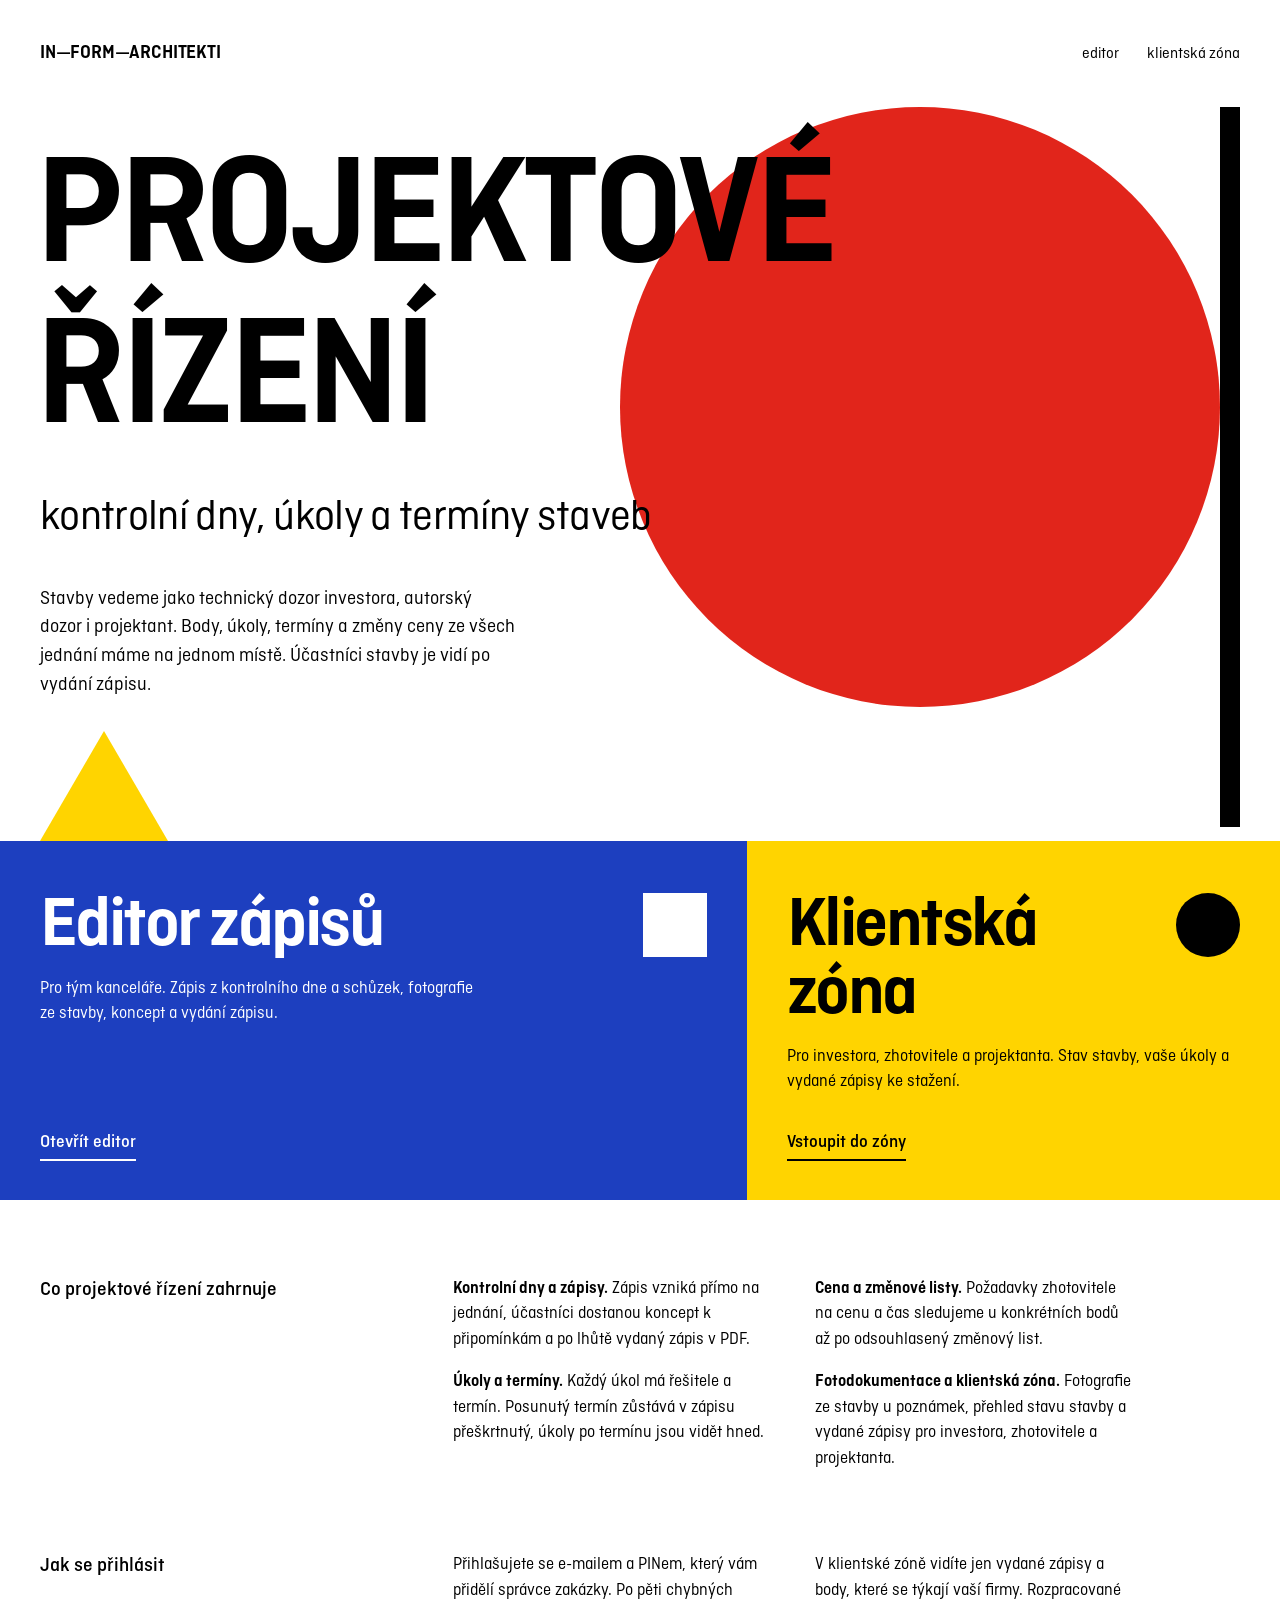
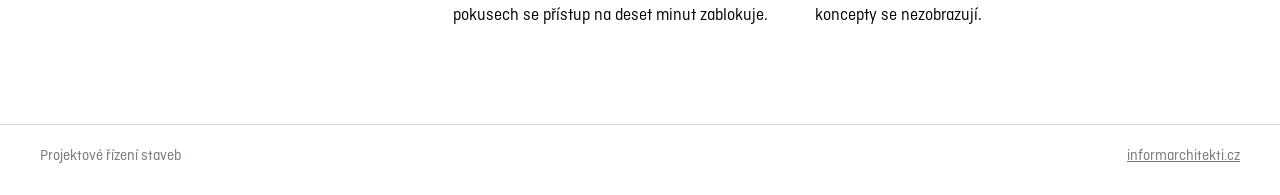
==== projektove-rizeni/index.html @ edf718f6 "Projektove rizeni: stranka na /projektove-rizeni/ s SEO a adresou aplikace - rozcestnik prejmenovan " ====
<!DOCTYPE html>
<html lang="cs">
<head>
<meta charset="utf-8">
<meta name="viewport" content="width=device-width, initial-scale=1">
<title>Projektové řízení staveb | IN—FORM—ARCHITEKTI</title>
<meta name="description" content="Projektové řízení a project management staveb od IN—FORM—ARCHITEKTI: kontrolní dny, zápisy, úkoly, termíny, změnové listy a klientská zóna pro investora.">
<link rel="canonical" href="https://informarchitekti.cz/projektove-rizeni/">
<meta property="og:type" content="website">
<meta property="og:title" content="Projektové řízení staveb | IN—FORM—ARCHITEKTI">
<meta property="og:description" content="Kontrolní dny, úkoly, termíny a změny ceny stavby přehledně na jednom místě – pro investora, zhotovitele i projektanta.">
<meta property="og:url" content="https://informarchitekti.cz/projektove-rizeni/">
<meta property="og:locale" content="cs_CZ">
<link rel="icon" href="../favicon.svg">
<link rel="stylesheet" href="../fonty/fonty.css">
<script type="application/ld+json">
{"@context":"https://schema.org","@type":"Service","name":"Projektové řízení staveb",
 "alternateName":["Project management staveb","Projektový management"],
 "serviceType":"Projektové řízení stavby",
 "description":"Řízení staveb za investora: kontrolní dny a zápisy, úkoly a termíny účastníků, sledování ceny a změnových listů, fotodokumentace a klientská zóna.",
 "provider":{"@type":"Organization","name":"IN—FORM—ARCHITEKTI","url":"https://informarchitekti.cz/"},
 "areaServed":"CZ","url":"https://informarchitekti.cz/projektove-rizeni/"}
</script>
<style>
:root{
  --papir:#FFFFFF; --cerna:#000000; --cervena:#E1251B; --modra:#1D3FBF; --zluta:#FFD400; --seda:#77756F; --linka:#D9D8D3;
  --g:clamp(16px,3.2vw,40px);
}
*{box-sizing:border-box}
html,body{margin:0;background:var(--papir);color:var(--cerna);overflow-x:hidden}
body{font-family:'Ciutadella',system-ui,sans-serif;font-weight:400;font-size:17px;line-height:1.5;-webkit-font-smoothing:antialiased;font-kerning:normal}
a{color:inherit}
a:focus-visible{outline:3px solid var(--cerna);outline-offset:4px}

/* ---- horni lista ---- */
.lista{display:flex;justify-content:space-between;align-items:baseline;padding:var(--g) var(--g) 0;gap:16px}
.znacka{font-weight:600;font-size:19px;letter-spacing:-.01em;text-decoration:none}
.lista nav{display:flex;gap:28px;font-size:16px}
.lista nav a{text-decoration:none;border-bottom:2px solid transparent}
.lista nav a:hover{border-bottom-color:var(--cerna)}

/* ---- kompozice: jediny vyrazny prvek stranky ---- */
.kompozice{position:relative;overflow:hidden;display:grid;grid-template-columns:repeat(12,minmax(0,1fr));column-gap:var(--g);
  padding:clamp(28px,6vw,72px) var(--g) 0;min-height:min(78vh,760px)}
.kruh{position:absolute;z-index:0;right:calc(var(--g) * 1.5);top:clamp(10px,3vw,40px);
  width:min(52vw,600px);aspect-ratio:1;border-radius:50%;background:var(--cervena)}
.sloup{position:absolute;z-index:1;right:var(--g);top:clamp(10px,3vw,40px);width:clamp(14px,1.6vw,22px);height:min(64vw,720px);background:var(--cerna)}
.trojuhelnik{position:absolute;z-index:1;left:var(--g);bottom:0;width:0;height:0;
  border-left:clamp(36px,5vw,64px) solid transparent;border-right:clamp(36px,5vw,64px) solid transparent;border-bottom:clamp(62px,8.6vw,110px) solid var(--zluta)}
.titul{position:relative;z-index:2;grid-column:1 / span 11;margin:0;align-self:start}
.titul .velky{display:block;font-weight:600;font-size:clamp(50px,12.4vw,190px);line-height:1.02;letter-spacing:-.035em;margin-left:-.03em}
.titul .slova{display:block;font-weight:400;font-size:clamp(24px,3.4vw,48px);line-height:1.08;letter-spacing:-.015em;margin-top:clamp(16px,2.4vw,32px);max-width:16em}
.popis{position:relative;z-index:2;grid-column:1 / span 5;margin:clamp(24px,3.4vw,44px) 0 clamp(96px,11vw,150px);font-size:clamp(17px,1.5vw,20px);max-width:30em}

/* ---- dva vstupy ---- */
.vstupy{display:grid;grid-template-columns:7fr 5fr}
.vstup{position:relative;display:block;text-decoration:none;padding:clamp(28px,4vw,52px) var(--g) clamp(32px,4.4vw,60px);min-height:clamp(240px,28vw,360px)}
.vstup.tym{background:var(--modra);color:#fff}
.vstup.zona{background:var(--zluta);color:var(--cerna)}
.vstup h2{max-width:calc(100% - clamp(56px,7vw,96px));margin:0;font-weight:600;font-size:clamp(40px,5.6vw,80px);line-height:.95;letter-spacing:-.035em}
.vstup p{margin:16px 0 0;max-width:26em;font-size:17px}
.vstup .akce{position:absolute;left:var(--g);bottom:clamp(24px,3vw,40px);font-weight:500;font-size:18px;
  padding-bottom:3px;border-bottom:2px solid currentColor}
.vstup .tvar{position:absolute;right:var(--g);top:clamp(28px,4vw,52px);width:clamp(40px,5vw,72px);height:clamp(40px,5vw,72px)}
.vstup.tym .tvar{background:#fff}
.vstup.zona .tvar{background:var(--cerna);border-radius:50%}
.vstup:hover .akce{border-bottom-width:4px;padding-bottom:1px}
.vstup:focus-visible{outline:4px solid var(--cerna);outline-offset:-4px}
.vstup.tym:focus-visible{outline-color:#fff}

/* ---- informace ---- */
.info{display:grid;grid-template-columns:repeat(12,minmax(0,1fr));column-gap:var(--g);padding:clamp(48px,6vw,88px) var(--g)}
.info h3,.info .h3{grid-column:1 / span 3;margin:0;font-weight:500;font-size:20px;line-height:1.3}
.info .text{grid-column:5 / span 7;columns:2;column-gap:var(--g)}
.info .text p{margin:0 0 1em;break-inside:avoid}
.info .h3{margin:0;font-weight:500;font-size:20px;line-height:1.3}
.info .text b{font-weight:600}
.pata{display:flex;flex-wrap:wrap;justify-content:space-between;gap:12px;padding:20px var(--g) 28px;border-top:1px solid var(--linka);color:var(--seda);font-size:15px}

/* ---- jedina nahravaci chvile ---- */
@media (prefers-reduced-motion:no-preference){
  .kruh{animation:kruh .9s cubic-bezier(.2,.7,.1,1) both}
  .sloup{animation:sloup .7s .25s cubic-bezier(.2,.7,.1,1) both;transform-origin:top}
  @keyframes kruh{from{transform:translateX(18%) scale(.6);opacity:0}to{transform:none;opacity:1}}
  @keyframes sloup{from{transform:scaleY(0)}to{transform:none}}
}

@media (max-width:820px){
  .lista nav{gap:18px;font-size:15px}
  .kruh{width:48vw;right:-6vw;top:auto;bottom:-24vw}
  .sloup{height:30vw;right:calc(var(--g) * .5);top:auto;bottom:0}
  .titul,.popis{grid-column:1 / -1}
  .kompozice{min-height:0}
  .popis{margin-bottom:104px}
  .vstupy{grid-template-columns:1fr}
  .info h3,.info .h3,.info .text{grid-column:1 / -1}
  .info .text{columns:1;margin-top:16px}
}
</style>
</head>
<body>
<header class="lista">
  <a class="znacka" href="../">IN—FORM—ARCHITEKTI</a>
  <nav aria-label="Vstupy">
    <a href="editor.html">editor</a>
    <a href="zona.html">klientská zóna</a>
  </nav>
</header>

<main>
  <section class="kompozice" aria-labelledby="titul">
    <div class="kruh" aria-hidden="true"></div>
    <div class="sloup" aria-hidden="true"></div>
    <div class="trojuhelnik" aria-hidden="true"></div>
    <h1 class="titul" id="titul"><span class="velky">PROJEKTOVÉ<br>ŘÍZENÍ</span><span class="slova">kontrolní dny, úkoly a termíny staveb</span></h1>
    <p class="popis">Stavby vedeme jako technický dozor investora, autorský dozor i projektant. Body, úkoly, termíny a změny ceny ze všech jednání máme na jednom místě. Účastníci stavby je vidí po vydání zápisu.</p>
  </section>

  <div class="vstupy">
    <a class="vstup tym" href="editor.html">
      <span class="tvar" aria-hidden="true"></span>
      <h2>Editor zápisů</h2>
      <p>Pro tým kanceláře. Zápis z kontrolního dne a schůzek, fotografie ze stavby, koncept a vydání zápisu.</p>
      <span class="akce">Otevřít editor</span>
    </a>
    <a class="vstup zona" href="zona.html">
      <span class="tvar" aria-hidden="true"></span>
      <h2>Klientská zóna</h2>
      <p>Pro investora, zhotovitele a projektanta. Stav stavby, vaše úkoly a vydané zápisy ke stažení.</p>
      <span class="akce">Vstoupit do zóny</span>
    </a>
  </div>

  <section class="info" aria-labelledby="obsah">
    <h2 class="h3" id="obsah">Co projektové řízení zahrnuje</h2>
    <div class="text">
      <p><b>Kontrolní dny a zápisy.</b> Zápis vzniká přímo na jednání, účastníci dostanou koncept k připomínkám a po lhůtě vydaný zápis v PDF.</p>
      <p><b>Úkoly a termíny.</b> Každý úkol má řešitele a termín. Posunutý termín zůstává v zápisu přeškrtnutý, úkoly po termínu jsou vidět hned.</p>
      <p><b>Cena a změnové listy.</b> Požadavky zhotovitele na cenu a čas sledujeme u konkrétních bodů až po odsouhlasený změnový list.</p>
      <p><b>Fotodokumentace a klientská zóna.</b> Fotografie ze stavby u poznámek, přehled stavu stavby a vydané zápisy pro investora, zhotovitele a projektanta.</p>
    </div>
  </section>

  <section class="info" aria-labelledby="pristup" style="padding-top:0">
    <h3 id="pristup">Jak se přihlásit</h3>
    <div class="text">
      <p>Přihlašujete se e-mailem a PINem, který vám přidělí správce zakázky. Po pěti chybných pokusech se přístup na deset minut zablokuje.</p>
      <p>V klientské zóně vidíte jen vydané zápisy a body, které se týkají vaší firmy. Rozpracované koncepty se nezobrazují.</p>
    </div>
  </section>
</main>

<footer class="pata">
  <span>Projektové řízení staveb</span>
  <a href="../">informarchitekti.cz</a>
</footer>
</body>
</html>
---- fonty/fonty.css ----
@font-face{font-family:'Ciutadella';font-weight:400;font-style:normal;font-display:swap;src:url(Ciutadella-Regular.woff) format('woff')}
@font-face{font-family:'Ciutadella';font-weight:500;font-style:normal;font-display:swap;src:url(Ciutadella-Medium.woff) format('woff')}
@font-face{font-family:'Ciutadella';font-weight:600;font-style:normal;font-display:swap;src:url(Ciutadella-SemiBold.woff) format('woff')}
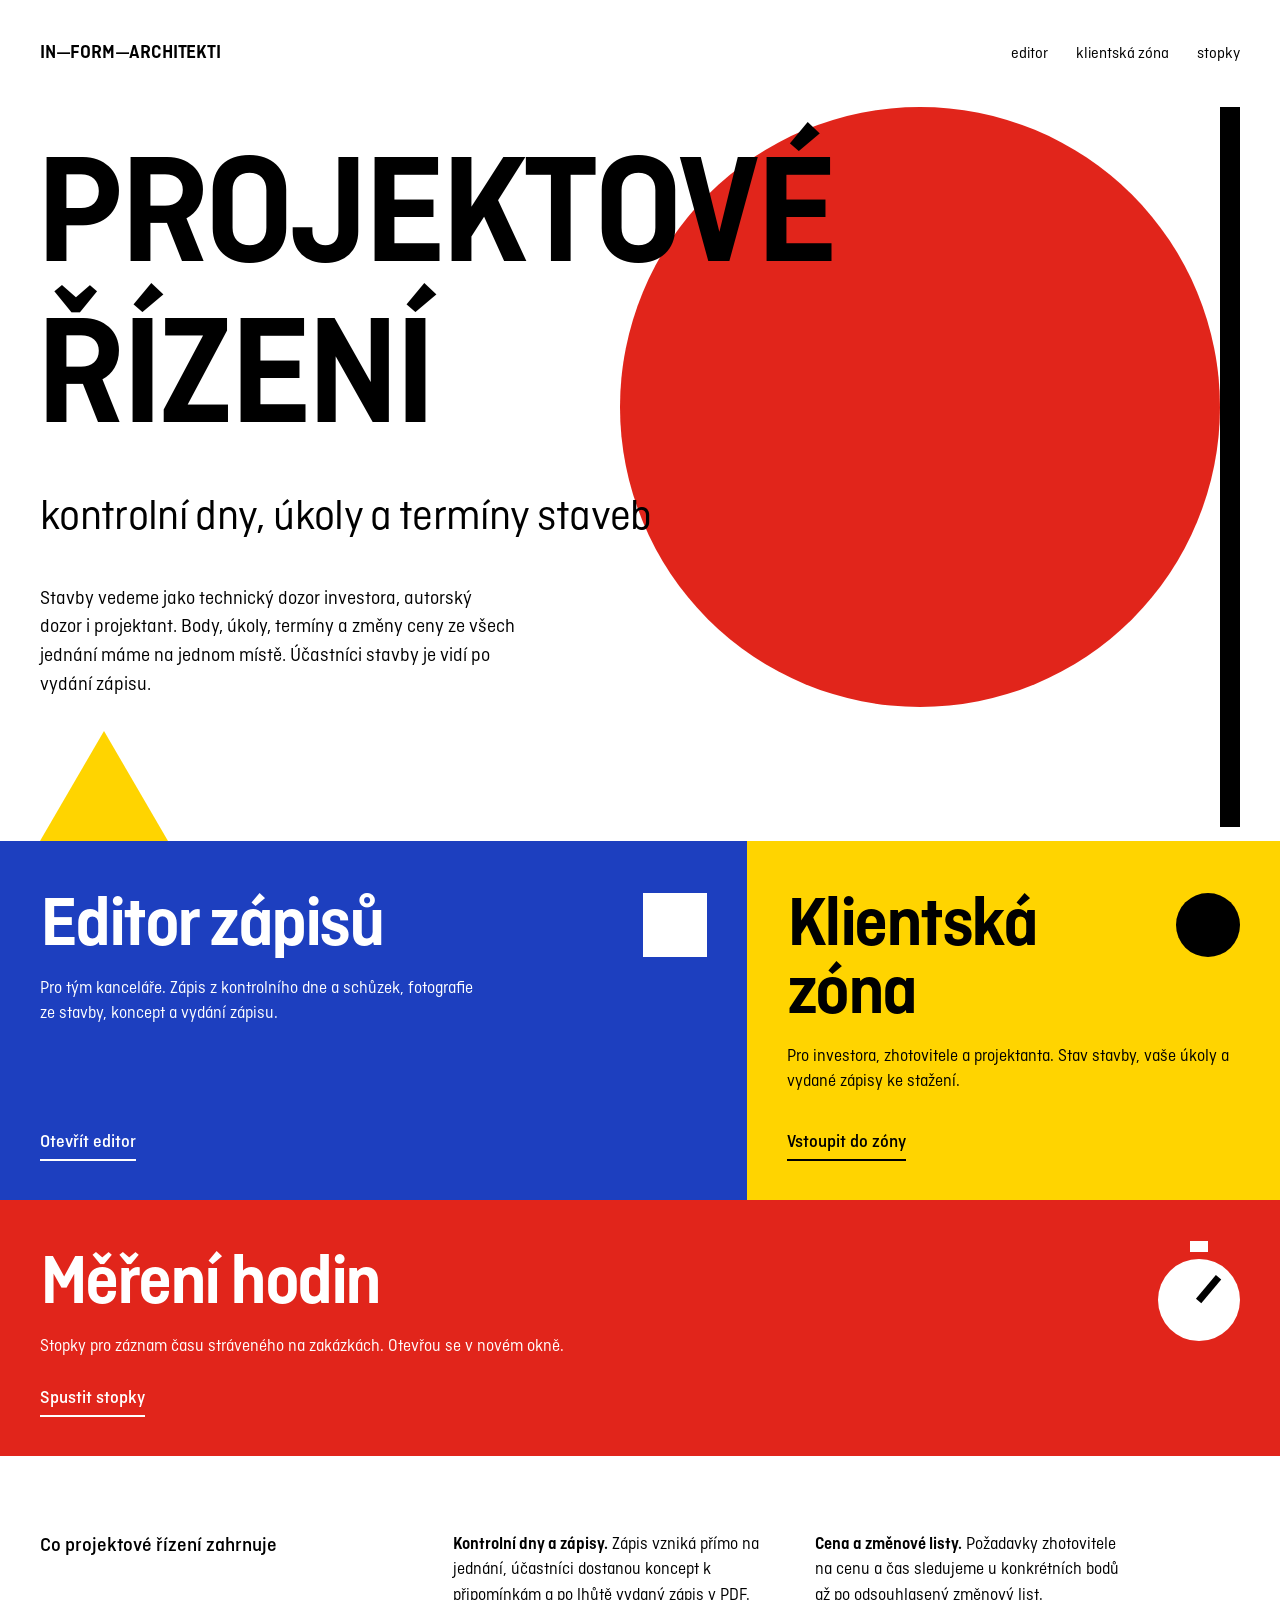
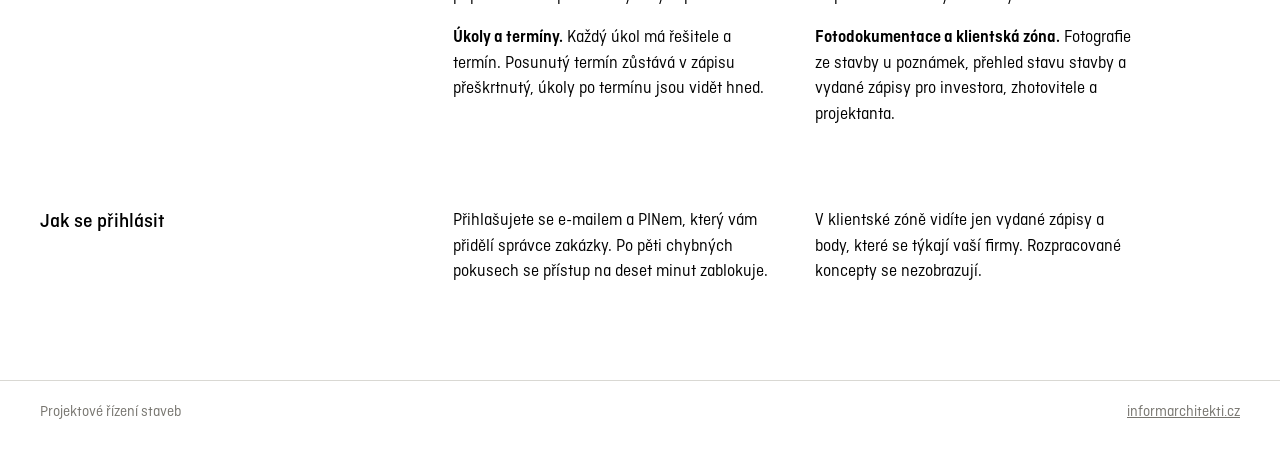
==== commit dc47428f: "Projektove rizeni: odkaz na mereni hodin (stopky) Treti vstup jako cervena plocha se znakem stopek a" ====
--- a/projektove-rizeni/index.html
+++ b/projektove-rizeni/index.html
@@ -68,6 +68,14 @@
 .vstup:focus-visible{outline:4px solid var(--cerna);outline-offset:-4px}
 .vstup.tym:focus-visible{outline-color:#fff}
 
+.vstup.hodiny{grid-column:1 / -1;background:var(--cervena);color:#fff;min-height:clamp(200px,20vw,260px);padding-right:calc(var(--g) + clamp(72px,8vw,120px))}
+.vstup.hodiny p{max-width:34em}
+.vstup.hodiny .tvar{width:clamp(56px,6.4vw,96px);height:clamp(56px,6.4vw,96px);border-radius:50%;background:#fff;top:clamp(36px,4.6vw,60px)}
+.vstup.hodiny .tvar::before{content:'';position:absolute;left:50%;top:-22%;width:22%;height:14%;margin-left:-11%;background:#fff}
+.vstup.hodiny .tvar::after{content:'';position:absolute;left:50%;top:14%;width:9%;height:38%;margin-left:-4.5%;background:var(--cerna);transform-origin:50% 100%;transform:rotate(40deg)}
+.vstup.hodiny:focus-visible{outline-color:#fff}
+.vstup.hodiny h2{max-width:none}
+
 /* ---- informace ---- */
 .info{display:grid;grid-template-columns:repeat(12,minmax(0,1fr));column-gap:var(--g);padding:clamp(48px,6vw,88px) var(--g)}
 .info h3,.info .h3{grid-column:1 / span 3;margin:0;font-weight:500;font-size:20px;line-height:1.3}
@@ -104,6 +112,7 @@
   <nav aria-label="Vstupy">
     <a href="editor.html">editor</a>
     <a href="zona.html">klientská zóna</a>
+    <a href="http://1url.cz/@machinebeast" target="_blank" rel="noopener">stopky</a>
   </nav>
 </header>
 
@@ -128,6 +137,12 @@
       <h2>Klientská zóna</h2>
       <p>Pro investora, zhotovitele a projektanta. Stav stavby, vaše úkoly a vydané zápisy ke stažení.</p>
       <span class="akce">Vstoupit do zóny</span>
+    </a>
+    <a class="vstup hodiny" href="http://1url.cz/@machinebeast" target="_blank" rel="noopener">
+      <span class="tvar" aria-hidden="true"></span>
+      <h2>Měření hodin</h2>
+      <p>Stopky pro záznam času stráveného na zakázkách. Otevřou se v novém okně.</p>
+      <span class="akce">Spustit stopky</span>
     </a>
   </div>
 
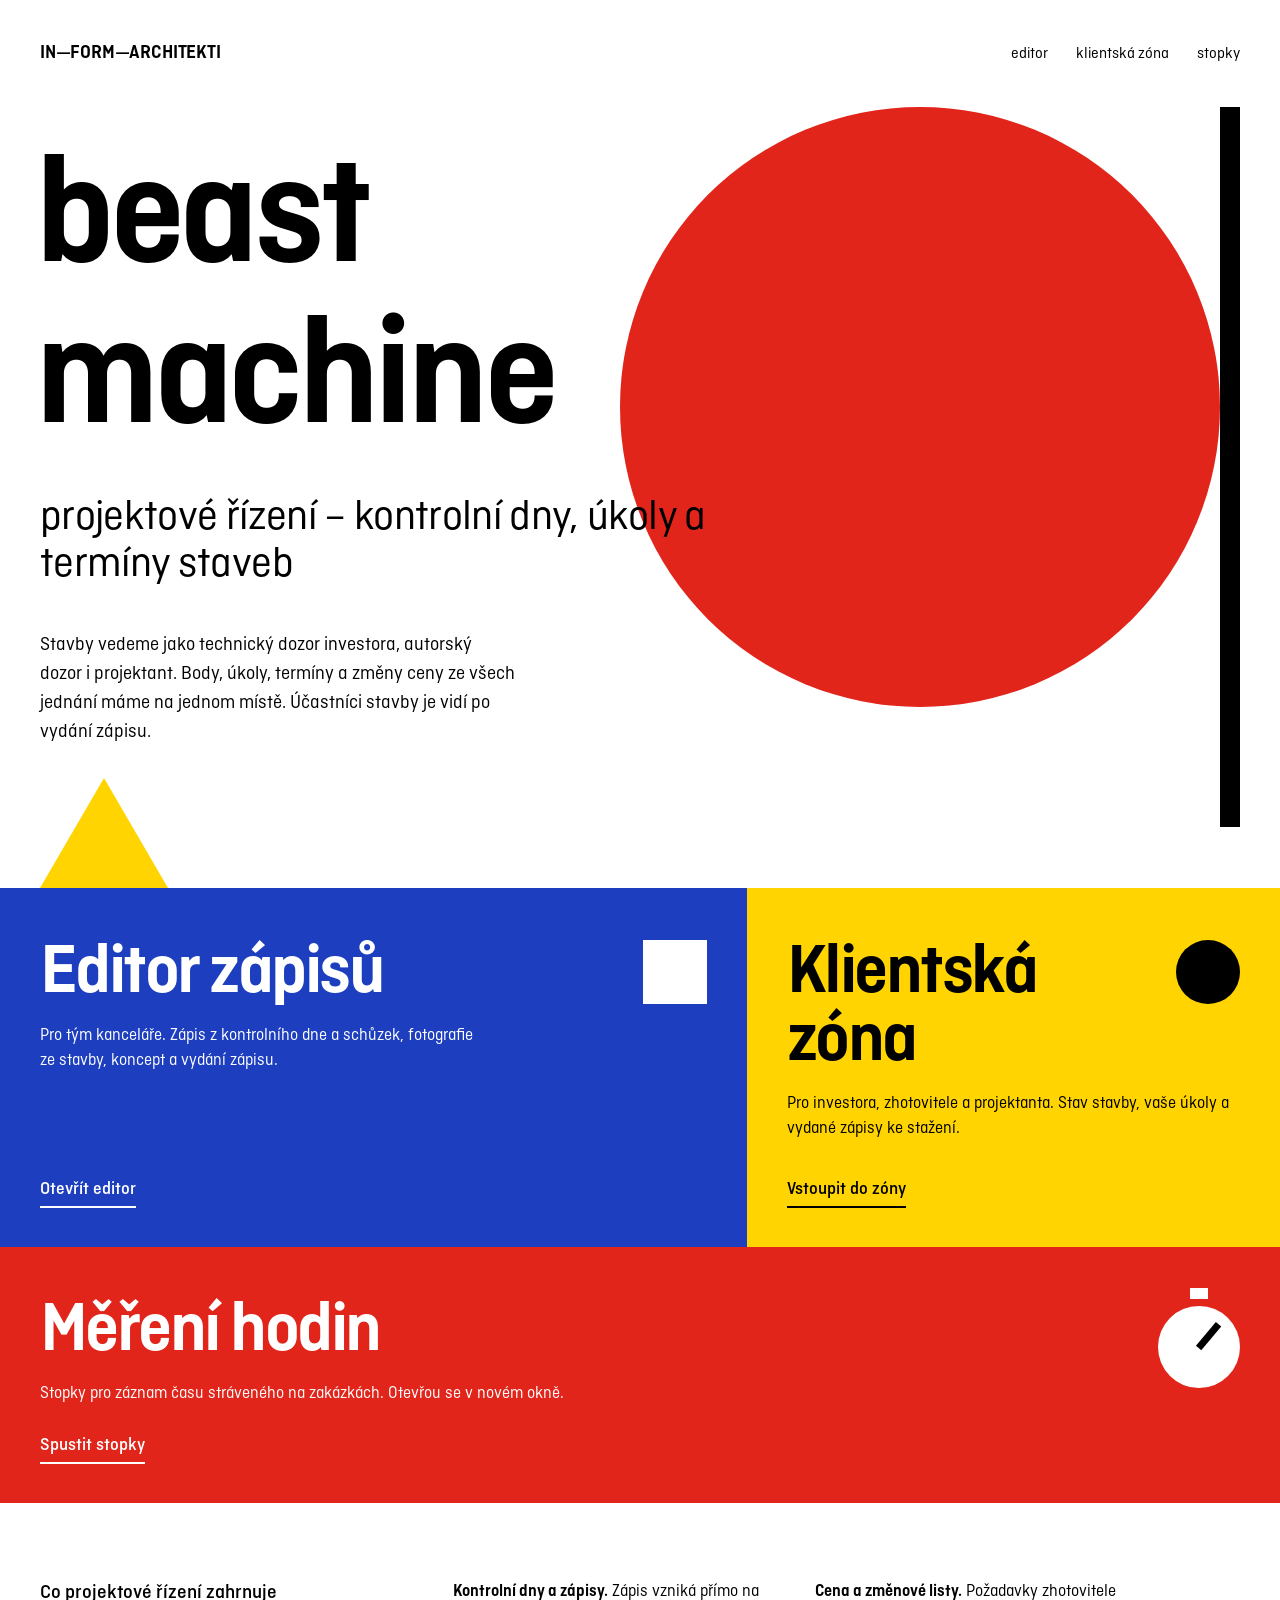
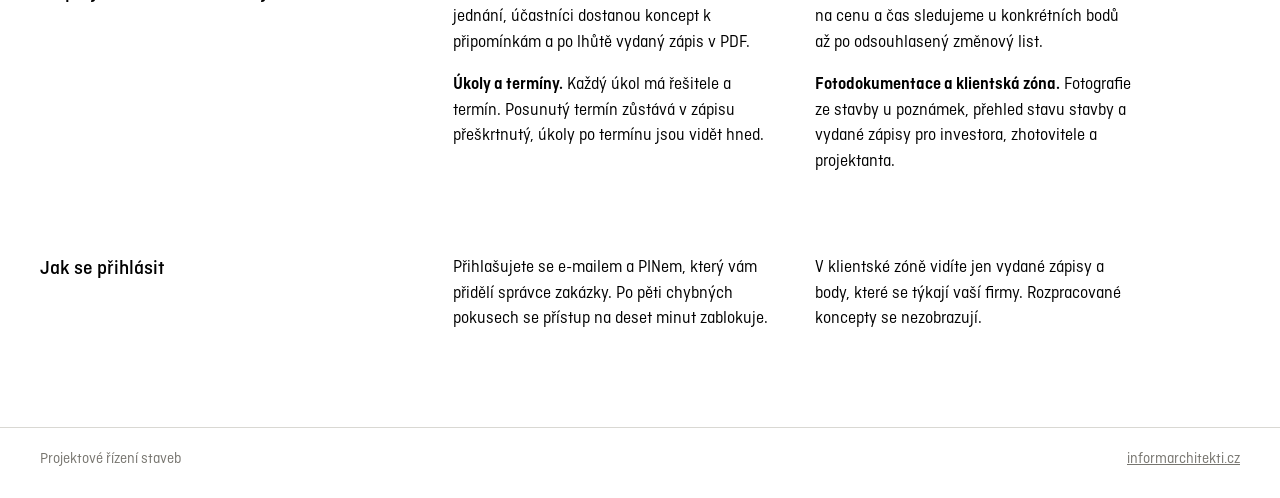
==== commit d40c3d4a: "Projektove rizeni: nadpis beast machine, upravena horni lista na mobilu Co-Authored-By: Claude Opus " ====
--- a/projektove-rizeni/index.html
+++ b/projektove-rizeni/index.html
@@ -33,7 +33,8 @@
 a:focus-visible{outline:3px solid var(--cerna);outline-offset:4px}
 
 /* ---- horni lista ---- */
-.lista{display:flex;justify-content:space-between;align-items:baseline;padding:var(--g) var(--g) 0;gap:16px}
+.lista{display:flex;flex-wrap:wrap;justify-content:space-between;align-items:baseline;padding:var(--g) var(--g) 0;gap:10px 16px}
+.znacka,.lista nav a{white-space:nowrap}
 .znacka{font-weight:600;font-size:19px;letter-spacing:-.01em;text-decoration:none}
 .lista nav{display:flex;gap:28px;font-size:16px}
 .lista nav a{text-decoration:none;border-bottom:2px solid transparent}
@@ -94,7 +95,7 @@
 }
 
 @media (max-width:820px){
-  .lista nav{gap:18px;font-size:15px}
+  .lista nav{gap:16px;font-size:15px}
   .kruh{width:48vw;right:-6vw;top:auto;bottom:-24vw}
   .sloup{height:30vw;right:calc(var(--g) * .5);top:auto;bottom:0}
   .titul,.popis{grid-column:1 / -1}
@@ -121,7 +122,7 @@
     <div class="kruh" aria-hidden="true"></div>
     <div class="sloup" aria-hidden="true"></div>
     <div class="trojuhelnik" aria-hidden="true"></div>
-    <h1 class="titul" id="titul"><span class="velky">PROJEKTOVÉ<br>ŘÍZENÍ</span><span class="slova">kontrolní dny, úkoly a termíny staveb</span></h1>
+    <h1 class="titul" id="titul"><span class="velky">beast<br>machine</span><span class="slova">projektové řízení – kontrolní dny, úkoly a termíny staveb</span></h1>
     <p class="popis">Stavby vedeme jako technický dozor investora, autorský dozor i projektant. Body, úkoly, termíny a změny ceny ze všech jednání máme na jednom místě. Účastníci stavby je vidí po vydání zápisu.</p>
   </section>
 
